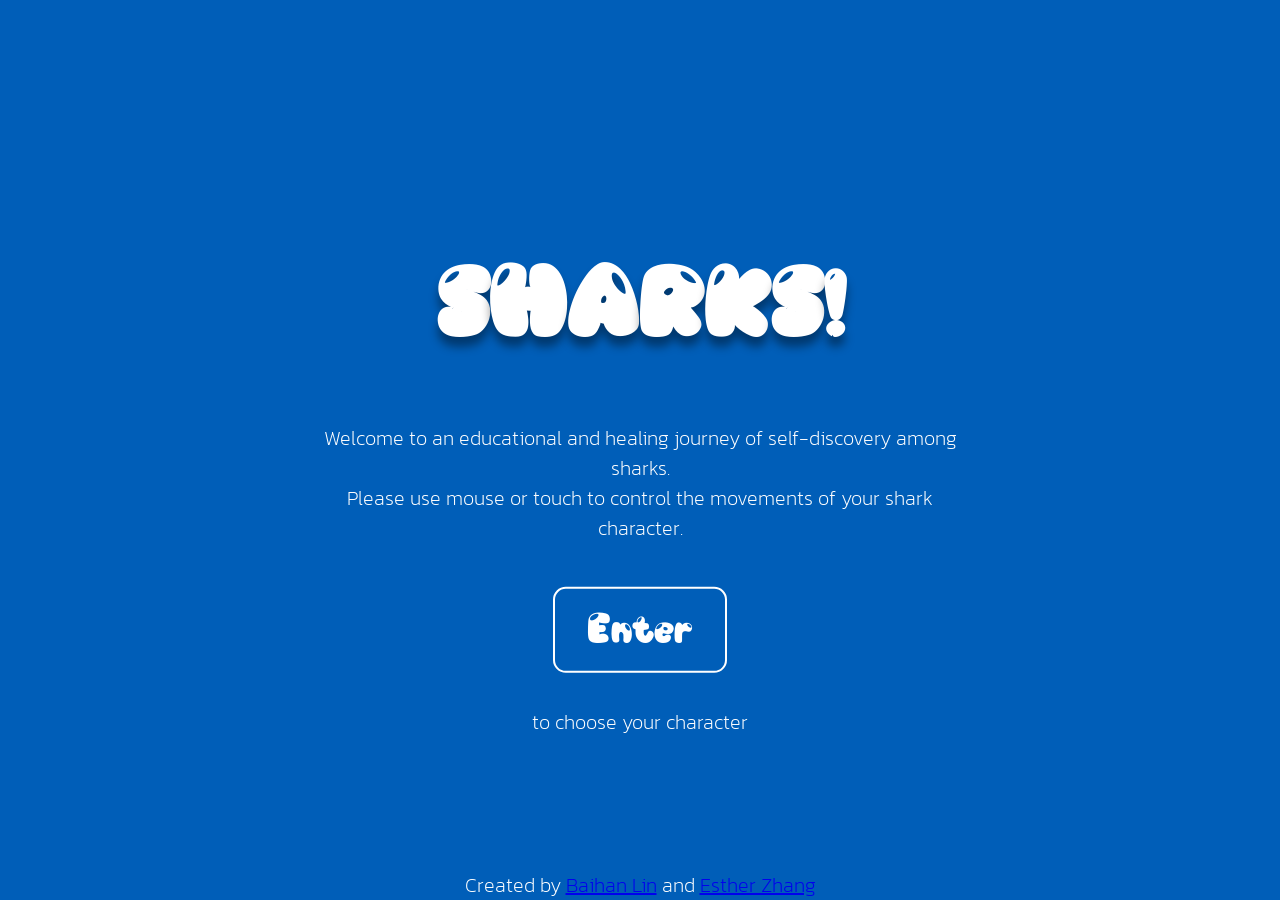
==== index.html @ 10d5b89c "[FEAT] migrate project prototypes to datacomma" ====
<!DOCTYPE html>
<html>
<style>
body, html {
  height: 100%;
  margin: 0;
}

@font-face { 
    font-family: Kanit; 
    src: url('fonts/Kanit/Kanit-ExtraLight.ttf'); 
  } 
  
  p {
  margin: 0px;
  padding: 0px;
  font-family: Kanit;
  font-size: 20px;
  }

@font-face { 
    font-family: Candyshop; 
    src: url('fonts/candyshop/Candyshop.ttf'); 
  }   

.bgimg {
  background-color: #005EB8;
  height: 100%;
  position: relative;
  font-family: "Candyshop";
  font-size: 30px;
  color: white;
}

h1 {
  height: 100px;
}
h1 span:nth-child(2) {
  animation-delay: .1s;
}

h1 span:nth-child(3) {
  animation-delay: .2s;
}

h1 span:nth-child(4) {
  animation-delay: .3s;
}

h1 span:nth-child(5) {
  animation-delay: .4s;
}

h1 span:nth-child(6) {
  animation-delay: .5s;
}

h1 span:nth-child(7) {
  animation-delay: .6s;
}

h1 span:nth-child(8) {
  animation-delay: .7s;
}

@keyframes bounce {
  100% {
      top: -5vh;
      text-shadow: 0 1px 0 #CCC,
          0 2px 0 #CCC,
          0 3px 0 #CCC,
          0 4px 0 #CCC,
          0 5px 0 #CCC,
          0 6px 0 #CCC,
          0 7px 0 #CCC,
          0 8px 0 #CCC,
          0 9px 0 #CCC,
          0 50px 25px rgba(0, 0, 0, 0.2);
  }
}

h1 span {
  position: relative;
  top: 5vh;
  display: inline-block;
  animation: bounce 1s ease infinite alternate;
  font-family: Candyshop;
  font-size: 7vw;
  color: #fff;
  text-shadow: 0 1px 0 transparent,
      0 2px 0 transparent,
      0 3px 0 transparent,
      0 4px 0 transparent,
      0 5px 0 transparent,
      0 6px 0 transparent,
      0 7px 0 transparent,
      0 8px 0 transparent,
      0 9px 0 transparent,
      0 10px 10px rgba(0, 0, 0, 0.4);
}

.top {
  position: fixed;
  top: 0;
  width:100%; 
  text-align: center;
}

.bottom {
  position: fixed;
  bottom: 0;
  width:100%; 
  text-align: center;
}

.middle {
  position: absolute;
  top: 50%;
  left: 50%;
  transform: translate(-50%, -50%);
  text-align: center;
}

hr {
  margin: auto;
  width: 40%;
}

.button {
  background-color: #005EB8 ; /* Green */
  border: none;
  font-family: Candyshop;
  color: white;
  padding: 16px 32px;
  text-align: center;
  text-decoration: none;
  display: inline-block;
  font-size: 3vw;
  margin: 4px 2px;
  transition-duration: 0.4s;
  cursor: pointer;
  border: 2px solid white;
  border-radius: 1vw;
}

.button:hover {
  background-color: white;
  color: #005EB8;
}
</style>
<body>

<div class="bgimg">
  <div class="top">
    <!-- <p>An educational and healing journey of self-discovery among sharks</p> -->
  </div>
  <div class="middle">
    <!-- <h1>SHARKS!</h1> -->
    <h1><span>S</span><span>H</span><span>A</span><span>R</span><span>K</span><span>S</span><span>!</span></h1>

    <br><br>
    <p>Welcome to an educational and healing journey of self-discovery among sharks.</p>
    <p>Please use mouse or touch to control the movements of your shark character.</p>
    <br>
    <button class="button" onclick="location.href='./character.html'">Enter</button>
    <p><br>to choose your character</p>
    <!-- <p>Click <a style="color:white;" href="./character.html"><b>Here</b></a>  to select your character.</p> -->
  </div>
  <div class="bottom">
    <p>Created by <a href="https://www.baihan.org/">Baihan Lin</a> and <a href="http://estherzhang.com/">Esther Zhang</a></p>
  </div>
</div>

</body>
</html>
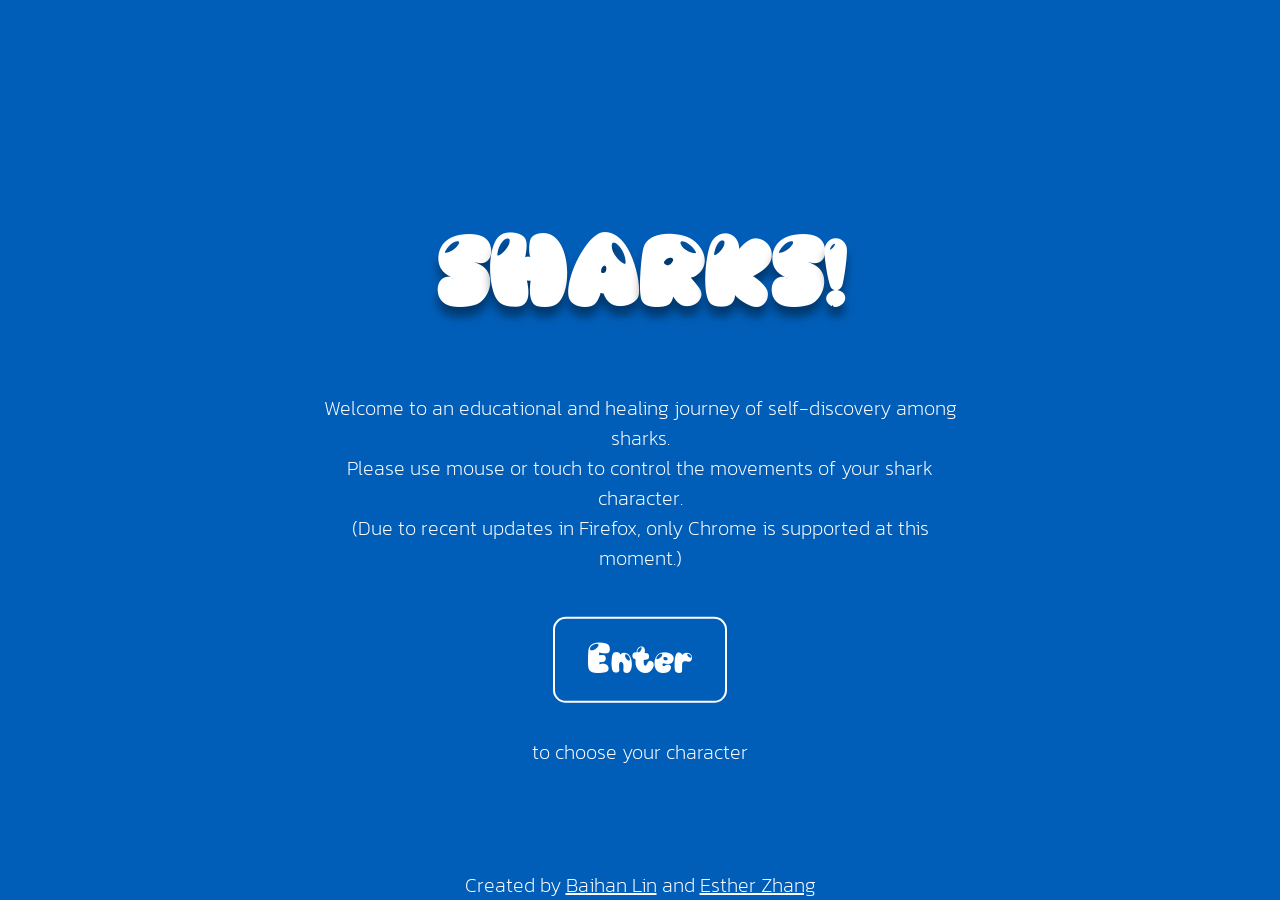
==== commit 62efa98b: "[DBG] fix p5play bugs in latest releases" ====
--- a/index.html
+++ b/index.html
@@ -1,5 +1,8 @@
 <!DOCTYPE html>
 <html>
+  <head>
+    <meta name="viewport" content="width=device-width, initial-scale=1">
+  </head>
 <style>
 body, html {
   height: 100%;
@@ -161,13 +164,14 @@
     <br><br>
     <p>Welcome to an educational and healing journey of self-discovery among sharks.</p>
     <p>Please use mouse or touch to control the movements of your shark character.</p>
+    <p>(Due to recent updates in Firefox, only Chrome is supported at this moment.)</p>
     <br>
     <button class="button" onclick="location.href='./character.html'">Enter</button>
     <p><br>to choose your character</p>
     <!-- <p>Click <a style="color:white;" href="./character.html"><b>Here</b></a>  to select your character.</p> -->
   </div>
   <div class="bottom">
-    <p>Created by <a href="https://www.baihan.org/">Baihan Lin</a> and <a href="http://estherzhang.com/">Esther Zhang</a></p>
+    <p>Created by <a style="color:white" href="https://www.baihan.org/">Baihan Lin</a> and <a style="color:white" href="http://estherzhang.com/">Esther Zhang</a></p>
   </div>
 </div>
 
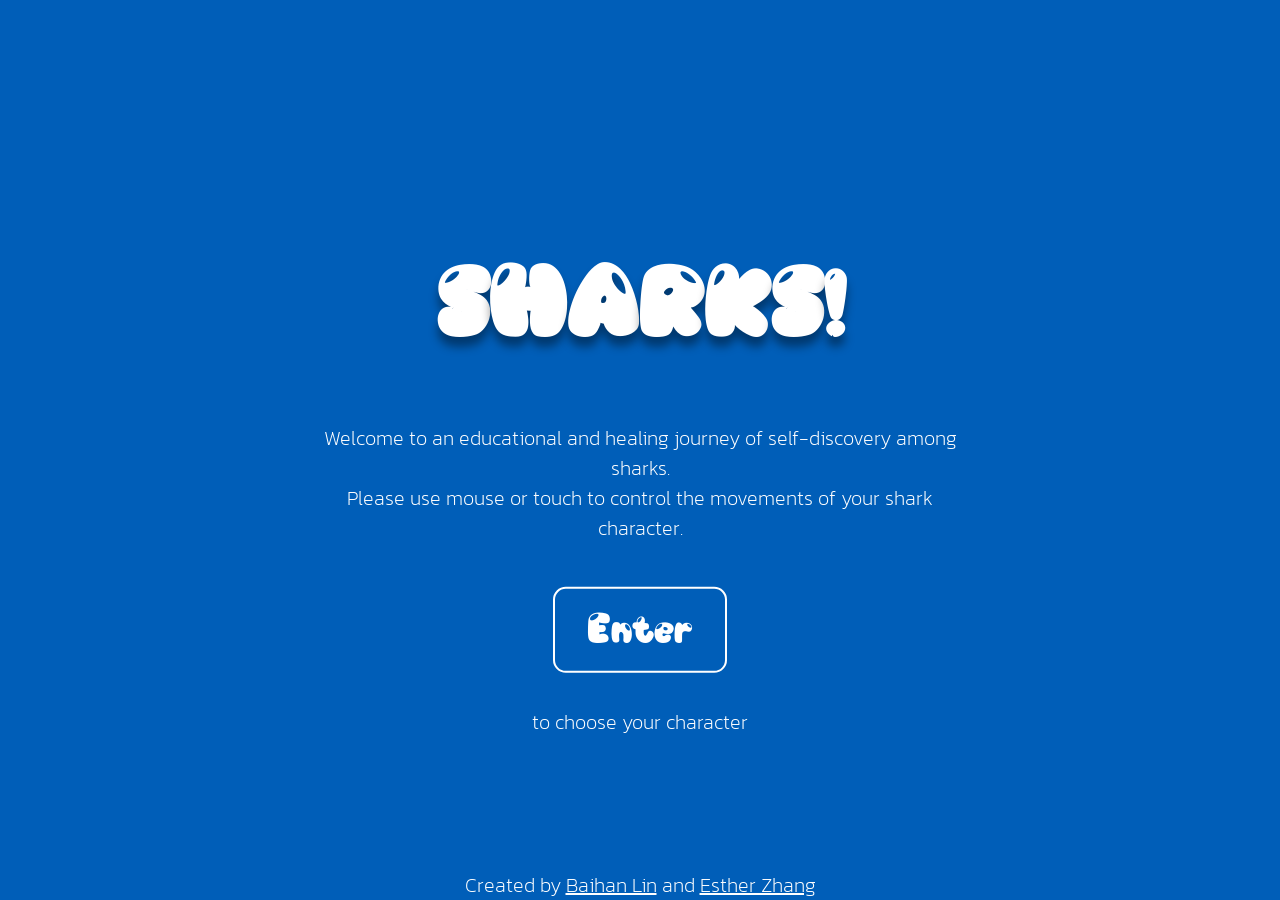
==== commit c3ebe31e: "[DBG] update description" ====
--- a/index.html
+++ b/index.html
@@ -164,7 +164,7 @@
     <br><br>
     <p>Welcome to an educational and healing journey of self-discovery among sharks.</p>
     <p>Please use mouse or touch to control the movements of your shark character.</p>
-    <p>(Due to recent updates in Firefox, only Chrome is supported at this moment.)</p>
+    <!-- <p>(Due to recent updates in Firefox, only Chrome is supported at this moment.)</p> -->
     <br>
     <button class="button" onclick="location.href='./character.html'">Enter</button>
     <p><br>to choose your character</p>
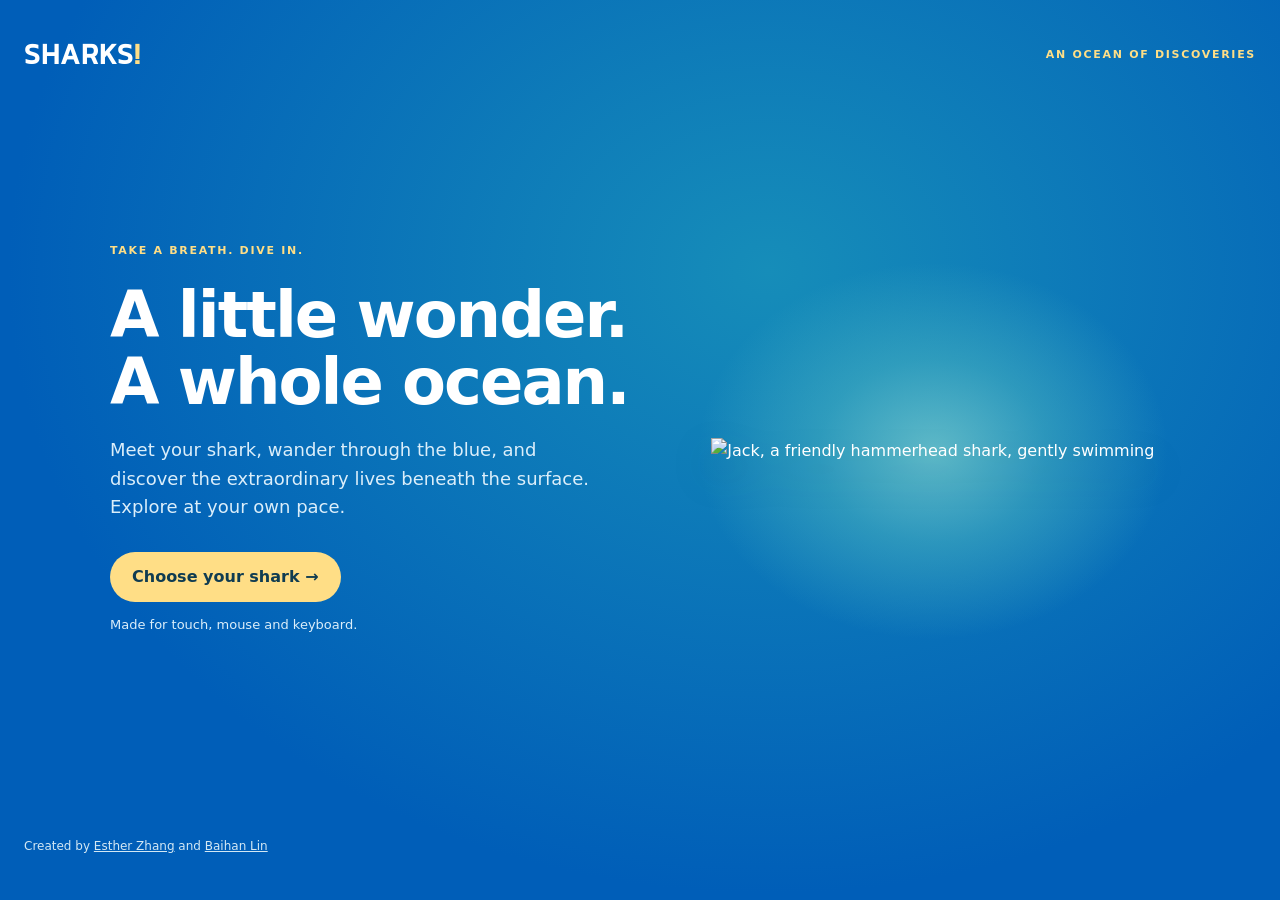
==== commit ca43f813: "Update index.html" ====
--- a/index.html
+++ b/index.html
@@ -1,179 +1,16 @@
-<!DOCTYPE html>
-<html>
-  <head>
-    <meta name="viewport" content="width=device-width, initial-scale=1">
+<!doctype html>
+<html lang="en">
+  <head><meta charset="utf-8"><meta name="viewport" content="width=device-width,initial-scale=1,viewport-fit=cover">
+    <title>Sharks! · An ocean of discoveries</title><link rel="stylesheet" href="style.css">
   </head>
-<style>
-body, html {
-  height: 100%;
-  margin: 0;
-}
+  <body class="landing">
+    <header>
+      <a class="brand" href="index.html">SHARKS<span>!</span></a><span class="eyebrow">An ocean of discoveries</span>
+  </header>
+    <main class="intro"><div><span class="eyebrow">Take a breath. Dive in.</span><h1>A little wonder.<br>A whole ocean.</h1><p>Meet your shark, wander through the blue, and discover the extraordinary lives beneath the surface. Explore at your own pace.</p><a class="primary" href="character.html">Choose your shark →</a><p style="font-size:13px">Made for touch, mouse and keyboard.</p></div><div class="hero-water"><picture><source media="(prefers-reduced-motion: reduce)" srcset="assets/jack-still.png"><img class="hero-shark" src="assets/jack-floating.gif" alt="Jack, a friendly hammerhead shark, gently swimming"></picture></div></main>
+  <footer>
+    <p>Created by <a href="http://estherzhang.com/">Esther Zhang</a> and <a href="https://www.baihan.org/">Baihan Lin</a> </p>
+  </footer>
+  </body>
+</html>
 
-@font-face { 
-    font-family: Kanit; 
-    src: url('fonts/Kanit/Kanit-ExtraLight.ttf'); 
-  } 
-  
-  p {
-  margin: 0px;
-  padding: 0px;
-  font-family: Kanit;
-  font-size: 20px;
-  }
-
-@font-face { 
-    font-family: Candyshop; 
-    src: url('fonts/candyshop/Candyshop.ttf'); 
-  }   
-
-.bgimg {
-  background-color: #005EB8;
-  height: 100%;
-  position: relative;
-  font-family: "Candyshop";
-  font-size: 30px;
-  color: white;
-}
-
-h1 {
-  height: 100px;
-}
-h1 span:nth-child(2) {
-  animation-delay: .1s;
-}
-
-h1 span:nth-child(3) {
-  animation-delay: .2s;
-}
-
-h1 span:nth-child(4) {
-  animation-delay: .3s;
-}
-
-h1 span:nth-child(5) {
-  animation-delay: .4s;
-}
-
-h1 span:nth-child(6) {
-  animation-delay: .5s;
-}
-
-h1 span:nth-child(7) {
-  animation-delay: .6s;
-}
-
-h1 span:nth-child(8) {
-  animation-delay: .7s;
-}
-
-@keyframes bounce {
-  100% {
-      top: -5vh;
-      text-shadow: 0 1px 0 #CCC,
-          0 2px 0 #CCC,
-          0 3px 0 #CCC,
-          0 4px 0 #CCC,
-          0 5px 0 #CCC,
-          0 6px 0 #CCC,
-          0 7px 0 #CCC,
-          0 8px 0 #CCC,
-          0 9px 0 #CCC,
-          0 50px 25px rgba(0, 0, 0, 0.2);
-  }
-}
-
-h1 span {
-  position: relative;
-  top: 5vh;
-  display: inline-block;
-  animation: bounce 1s ease infinite alternate;
-  font-family: Candyshop;
-  font-size: 7vw;
-  color: #fff;
-  text-shadow: 0 1px 0 transparent,
-      0 2px 0 transparent,
-      0 3px 0 transparent,
-      0 4px 0 transparent,
-      0 5px 0 transparent,
-      0 6px 0 transparent,
-      0 7px 0 transparent,
-      0 8px 0 transparent,
-      0 9px 0 transparent,
-      0 10px 10px rgba(0, 0, 0, 0.4);
-}
-
-.top {
-  position: fixed;
-  top: 0;
-  width:100%; 
-  text-align: center;
-}
-
-.bottom {
-  position: fixed;
-  bottom: 0;
-  width:100%; 
-  text-align: center;
-}
-
-.middle {
-  position: absolute;
-  top: 50%;
-  left: 50%;
-  transform: translate(-50%, -50%);
-  text-align: center;
-}
-
-hr {
-  margin: auto;
-  width: 40%;
-}
-
-.button {
-  background-color: #005EB8 ; /* Green */
-  border: none;
-  font-family: Candyshop;
-  color: white;
-  padding: 16px 32px;
-  text-align: center;
-  text-decoration: none;
-  display: inline-block;
-  font-size: 3vw;
-  margin: 4px 2px;
-  transition-duration: 0.4s;
-  cursor: pointer;
-  border: 2px solid white;
-  border-radius: 1vw;
-}
-
-.button:hover {
-  background-color: white;
-  color: #005EB8;
-}
-</style>
-<body>
-
-<div class="bgimg">
-  <div class="top">
-    <!-- <p>An educational and healing journey of self-discovery among sharks</p> -->
-  </div>
-  <div class="middle">
-    <!-- <h1>SHARKS!</h1> -->
-    <h1><span>S</span><span>H</span><span>A</span><span>R</span><span>K</span><span>S</span><span>!</span></h1>
-
-    <br><br>
-    <p>Welcome to an educational and healing journey of self-discovery among sharks.</p>
-    <p>Please use mouse or touch to control the movements of your shark character.</p>
-    <!-- <p>(Due to recent updates in Firefox, only Chrome is supported at this moment.)</p> -->
-    <br>
-    <button class="button" onclick="location.href='./character.html'">Enter</button>
-    <p><br>to choose your character</p>
-    <!-- <p>Click <a style="color:white;" href="./character.html"><b>Here</b></a>  to select your character.</p> -->
-  </div>
-  <div class="bottom">
-    <p>Created by <a style="color:white" href="https://www.baihan.org/">Baihan Lin</a> and <a style="color:white" href="http://estherzhang.com/">Esther Zhang</a></p>
-  </div>
-</div>
-
-</body>
-</html>
--- a/style.css
+++ b/style.css
@@ -0,0 +1,31 @@
+@font-face{font-family:Kanit;src:url('fonts/Kanit/Kanit-Regular.ttf') format('truetype');font-display:swap}
+:root{color-scheme:light;--ink:#103c51;--muted:#486674;--cream:#f5f9f7;--gold:#ffde86}
+*{box-sizing:border-box}body{margin:0;font:16px/1.6 system-ui,-apple-system,BlinkMacSystemFont,"Segoe UI",sans-serif;color:var(--ink);background:#005eb8}
+button,a{-webkit-tap-highlight-color:transparent;touch-action:manipulation}button{font:inherit;cursor:pointer}a{color:inherit}button:focus-visible,a:focus-visible,canvas:focus-visible{outline:3px solid var(--gold);outline-offset:4px}[hidden]{display:none!important}
+.game-page{height:100vh;height:100dvh;overflow:hidden;overscroll-behavior:none}#ocean{position:fixed;inset:0}canvas{display:block;touch-action:none}
+.game-header{position:fixed;top:0;left:0;right:0;display:flex;align-items:center;gap:16px;padding:max(16px,env(safe-area-inset-top)) max(24px,env(safe-area-inset-right)) 16px max(24px,env(safe-area-inset-left));pointer-events:none;color:white;background:linear-gradient(#004585a6,transparent)}
+.game-header>*{pointer-events:auto}.brand{font-family:Kanit,system-ui,sans-serif;font-size:28px;font-weight:bold;text-decoration:none;letter-spacing:1px}.brand span{color:var(--gold)}.progress{margin-left:auto;font-size:14px}
+.tool{display:inline-flex;align-items:center;justify-content:center;min-height:44px;padding:9px 15px;border:1px solid #ffffff70;border-radius:30px;background:#044b86;color:white;text-decoration:none;font-size:14px;font-weight:600;white-space:nowrap}.tool:hover{background:#073b63}.tool[aria-pressed=true]{background:var(--gold);color:var(--ink)}
+.game-footer{position:fixed;bottom:0;left:0;right:0;display:flex;align-items:end;justify-content:space-between;gap:20px;padding:16px max(24px,env(safe-area-inset-right)) max(20px,env(safe-area-inset-bottom)) max(24px,env(safe-area-inset-left));color:white;pointer-events:none;background:linear-gradient(transparent,#003968a6)}
+.game-tools{display:flex;gap:8px;pointer-events:auto}.explore-hint{display:grid;gap:4px;font-size:13px}.eyebrow{font-size:11px;font-weight:750;letter-spacing:1.7px;text-transform:uppercase}.explore-hint .eyebrow{color:var(--gold)}
+#loading{position:fixed;inset:0;display:grid;place-items:center;color:white;background:#005eb8;z-index:5}
+ dialog{width:min(520px,calc(100% - 32px));max-height:calc(100vh - 32px);max-height:calc(100dvh - 32px);padding:0;border:0;border-radius:24px;color:var(--ink);background:var(--cream);box-shadow:0 24px 100px #00294f70;overscroll-behavior:contain}dialog::backdrop{background:#002b4a99;backdrop-filter:blur(5px)}
+.fact-card{padding:28px}.fact-top{display:flex;align-items:center;justify-content:space-between;gap:12px}.fact-top .eyebrow{color:#54716e}.close{flex:none;width:44px;height:44px;border:1px solid #cbdad8;border-radius:50%;background:transparent;color:var(--ink);font-size:26px;line-height:1}
+.fact-card h1{font-size:clamp(25px,5vw,36px);line-height:1.15;letter-spacing:-1px;margin:22px 0 18px;font-weight:750}.fact-card p{font-size:18px;line-height:1.75;margin:0 0 22px;color:#345566}.fact-card>a{font-size:13px;text-underline-offset:4px;color:#276b72}.fact-bottom{border-top:1px solid #dce4df;margin-top:28px;padding-top:20px;display:flex;flex-wrap:wrap;align-items:center;justify-content:space-between;gap:12px}.fact-bottom span{font-size:12px;color:var(--muted)}
+.primary{display:inline-flex;align-items:center;justify-content:center;min-height:48px;border:0;border-radius:30px;background:var(--gold);color:var(--ink);font-weight:750;padding:12px 22px;text-decoration:none}.primary:hover{background:#f5ce66}.guide-list{margin-top:20px;display:grid;gap:8px}.guide-list button{text-align:left;padding:12px 16px;border:1px solid #cbdad8;border-radius:12px;background:white;color:var(--ink);min-height:48px}
+.landing{min-height:100vh;min-height:100dvh;background:radial-gradient(ellipse at 60% 30%,#168db9,#005eb8 70%);color:white;padding:32px max(24px,env(safe-area-inset-left));display:flex;flex-direction:column}.landing header{display:flex;justify-content:space-between;align-items:center}.landing main{width:min(1060px,100%);margin:auto;padding:40px 0}.intro{display:grid;grid-template-columns:1.15fr 1fr;align-items:center;gap:40px}.intro h1,.selection-title{font-size:clamp(42px,7vw,88px);line-height:1.05;letter-spacing:-3px;margin:20px 0}.intro p{font-size:18px;max-width:480px;color:#dbeefa;margin-bottom:30px}.hero-shark{width:100%;max-height:400px;object-fit:contain;filter:drop-shadow(0 24px 36px #003b6560)}.landing footer{font-size:12px;color:#d3e8f4}.landing .eyebrow{color:var(--gold)}.selection-title{font-size:clamp(36px,6vw,60px);letter-spacing:-2px}.selection-intro{color:#dbeefa;margin-bottom:32px}.characters{display:grid;grid-template-columns:repeat(3,1fr);gap:20px}.character{display:flex;flex-direction:column;background:var(--cream);color:var(--ink);border-radius:24px;padding:24px;text-decoration:none;transition:transform .15s}.character:hover{transform:translateY(-5px)}.character img{width:100%;height:180px;object-fit:contain}.character h2{font-size:26px;margin:12px 0 0}.character .species{color:#3a6971;font-size:13px}.character p{font-size:15px;line-height:1.65;margin:14px 0 24px}.character .primary{margin-top:auto}
+@media(max-width:640px){.game-header{gap:10px;padding-left:16px;padding-right:16px}.brand{font-size:22px}.progress{font-size:11px}.tool{padding:9px 12px;font-size:12px}.game-footer{flex-direction:column;align-items:center;gap:12px;padding-left:12px;padding-right:12px}.explore-hint{text-align:center;font-size:12px}.explore-hint .eyebrow{display:none}.game-tools{justify-content:center}.fact-card{padding:22px}.fact-card p{font-size:17px}.intro{grid-template-columns:1fr;gap:20px}.hero-shark{max-height:210px;grid-row:1}.landing{padding:20px}.landing main{padding:30px 0}.intro h1{letter-spacing:-2px}.characters{grid-template-columns:1fr}.character{display:grid;grid-template-columns:95px 1fr;gap:0 16px}.character img{grid-row:1/4;height:130px}.character h2{margin-top:0}.character p{margin:10px 0 20px}.character .primary{grid-column:1/-1}}
+@media(max-height:480px){.explore-hint{display:none}.game-footer{padding-bottom:10px}.game-header{padding-top:8px}dialog{max-height:calc(100dvh - 16px)}.fact-card{padding:18px 24px}.fact-card h1{margin:8px 0 12px}.fact-bottom{margin-top:16px;padding-top:12px}}
+@media(prefers-reduced-motion:reduce){*{transition:none!important}}
+/* A soft patch of shallow water separates Jack from the deeper ocean. */
+.hero-water{display:grid;place-items:center;min-height:380px;background:radial-gradient(ellipse at center,#88d9d0aa 0%,#51bac278 34%,#168db900 70%)}
+.hero-water picture{display:block;width:100%;text-align:center}.hero-water .hero-shark{width:min(90%,380px);height:360px;filter:drop-shadow(0 18px 18px #003b6540)}
+.selection-intro{margin-bottom:18px}.how-to-play{padding:18px 24px;margin-bottom:28px;border-left:4px solid var(--gold);border-radius:0 16px 16px 0;background:#003d7270;color:#f3fbff}.how-to-play h2{font-size:16px;margin:0 0 5px;color:var(--gold)}.how-to-play p{font-size:15px;line-height:1.7;margin:0;max-width:900px}.how-to-play .play-extra{margin-top:5px;color:#d6eef6;font-size:13px}
+.found-status{display:grid;gap:6px;border-left:3px solid #419781;padding:10px 14px;background:#e7f1eb;margin:0 0 20px;border-radius:0 10px 10px 0}.found-status strong{font-size:13px;color:#24654e}.found-status span{font-size:13px;line-height:1.6;color:#345566}
+#encounter{position:fixed;left:50%;bottom:calc(116px + env(safe-area-inset-bottom));transform:translateX(-50%);max-width:calc(100% - 28px);width:max-content;padding:10px 18px;background:#fff0bf;color:#173f48;border-radius:14px;box-shadow:0 6px 22px #003b6530;font-size:14px;font-weight:650;text-align:center;pointer-events:none}
+@media(max-width:640px){.hero-water{grid-row:1;min-height:230px}.hero-water .hero-shark{height:230px;max-height:230px;width:260px}.how-to-play{padding:16px 18px}.how-to-play p{font-size:14px}#encounter{font-size:13px}}
+@media(max-height:480px){#encounter{bottom:76px;padding:7px 14px}.found-status{margin-bottom:14px}}
+@media(min-width:641px){.intro h1{font-size:clamp(42px,5vw,68px);letter-spacing:-2px}}
+.completion-screen{background:radial-gradient(ellipse at top right,#d3eee4,transparent 65%),var(--cream)}
+.completion-screen .fact-top .eyebrow{color:#286950}.completion-screen h1{font-size:clamp(30px,6vw,42px)}
+.completion-screen .fact-bottom{border-color:#bdd9cb}.completion-screen .fact-bottom span{color:#286950;font-weight:700}
